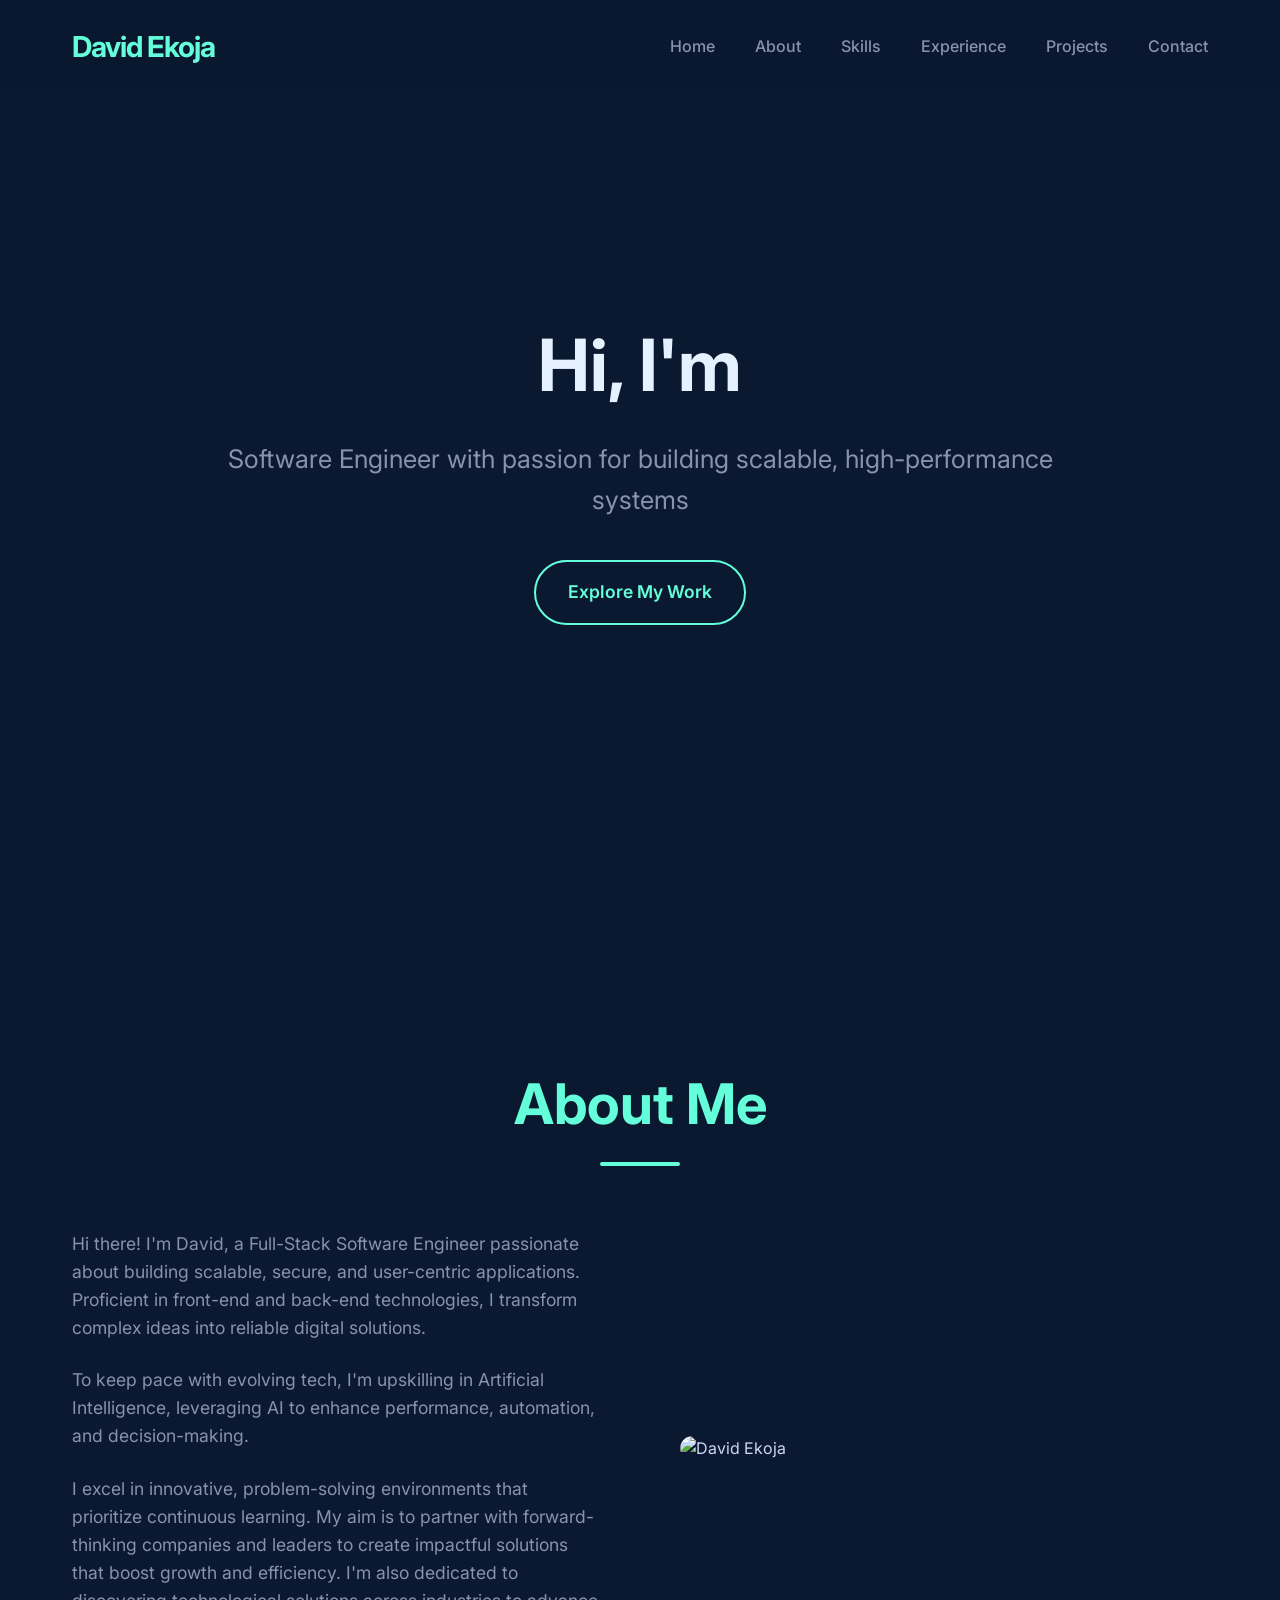
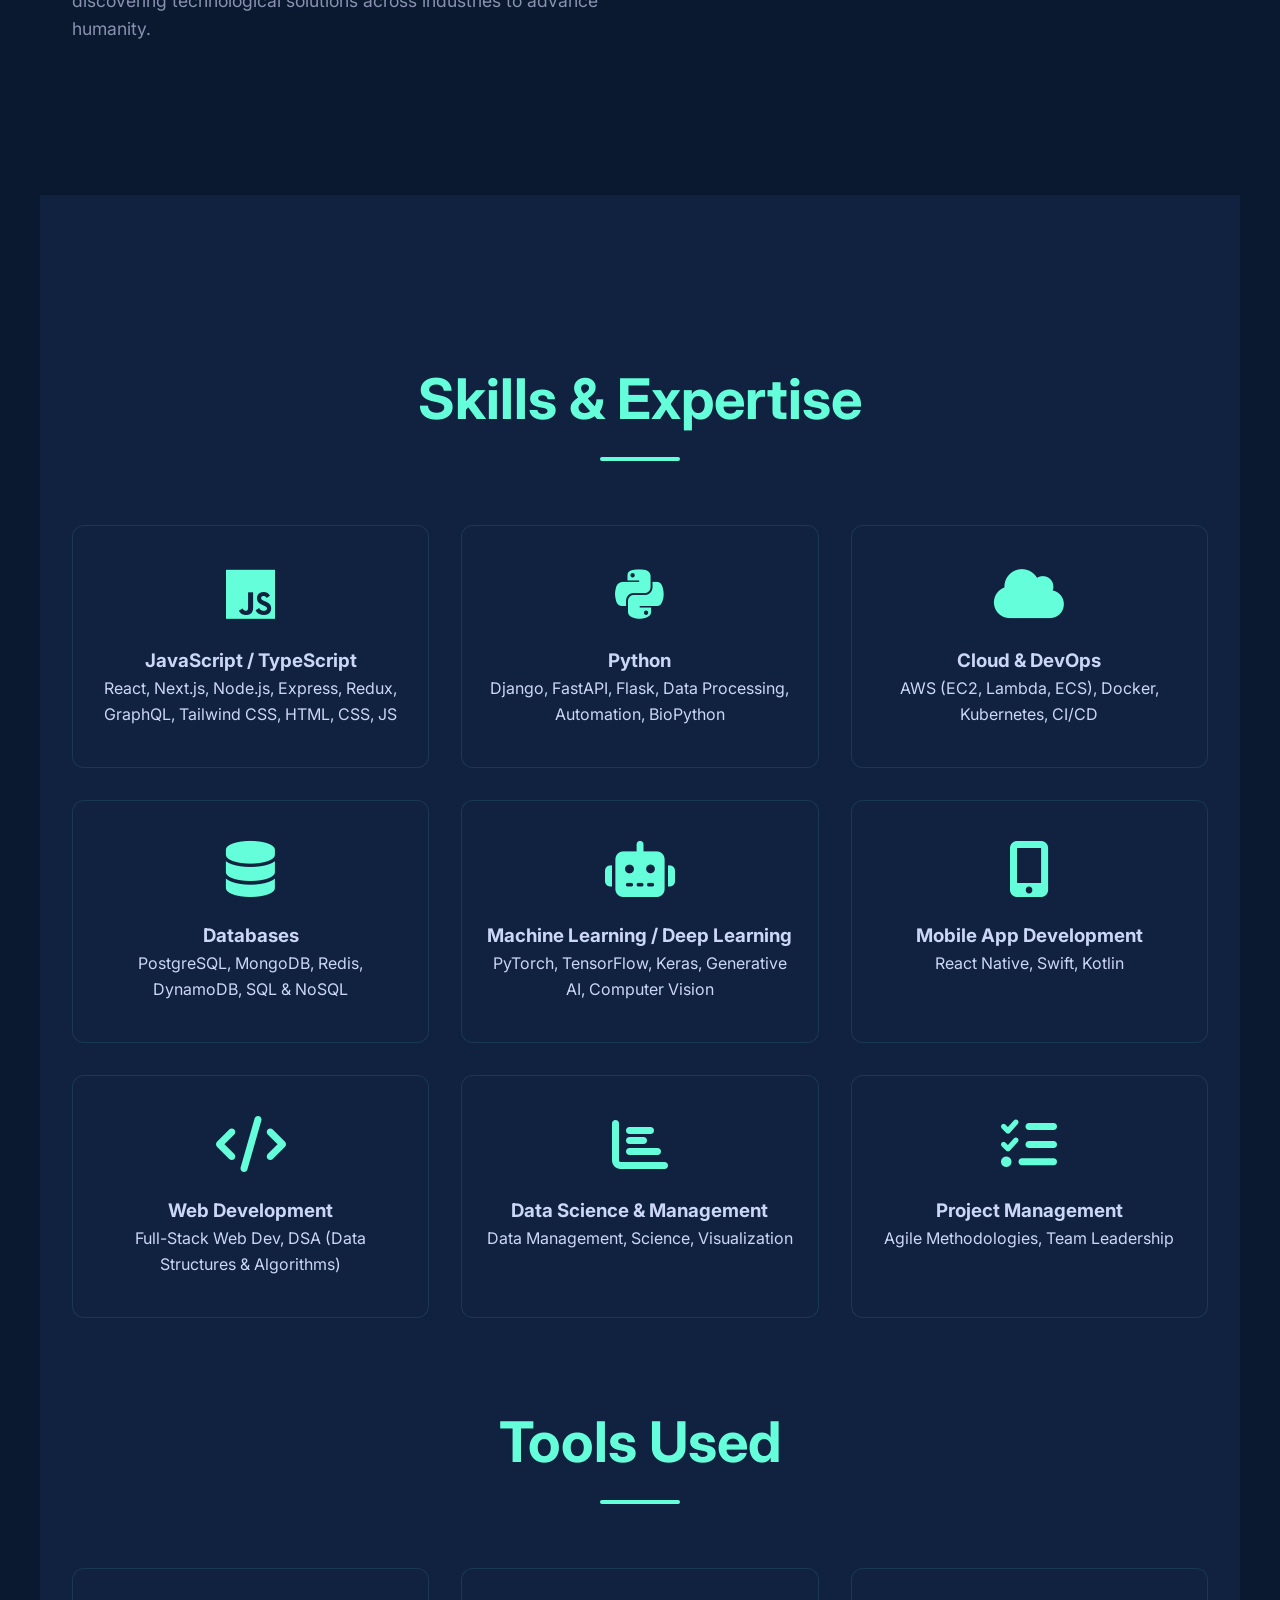
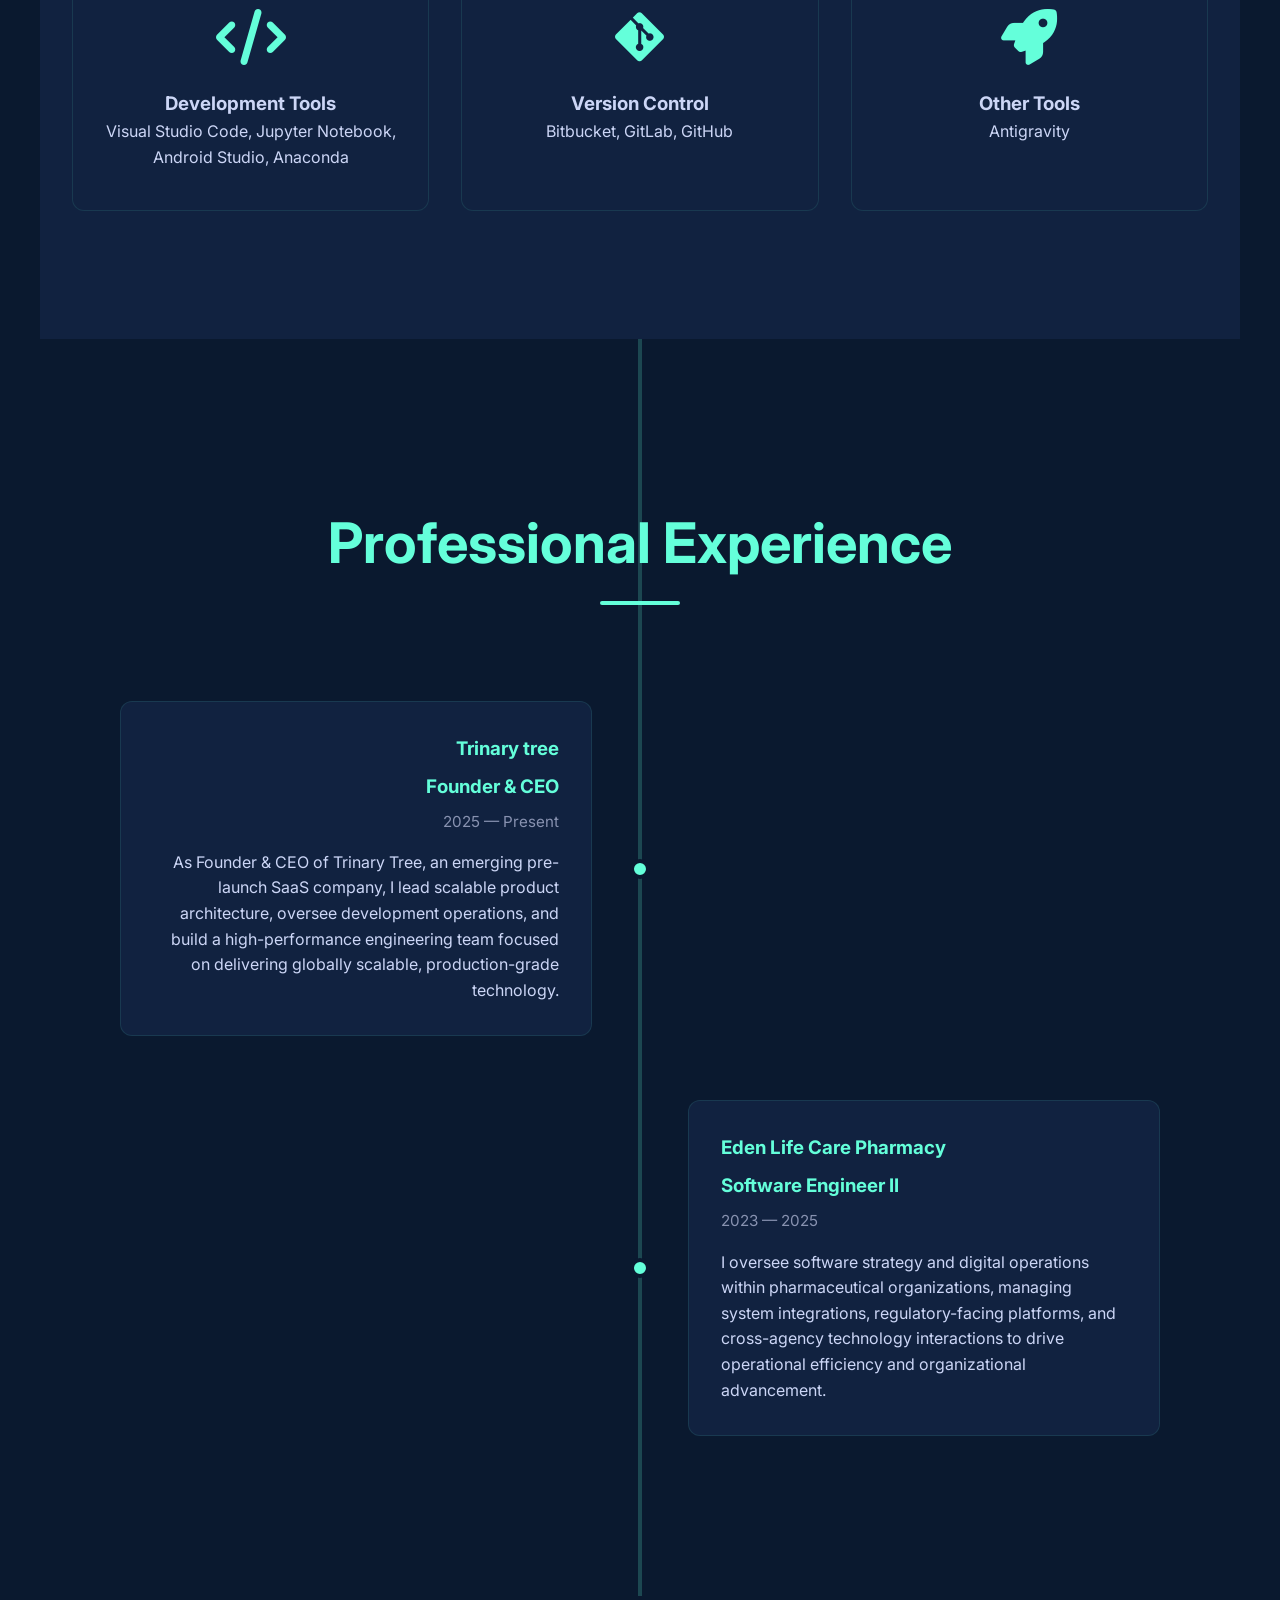
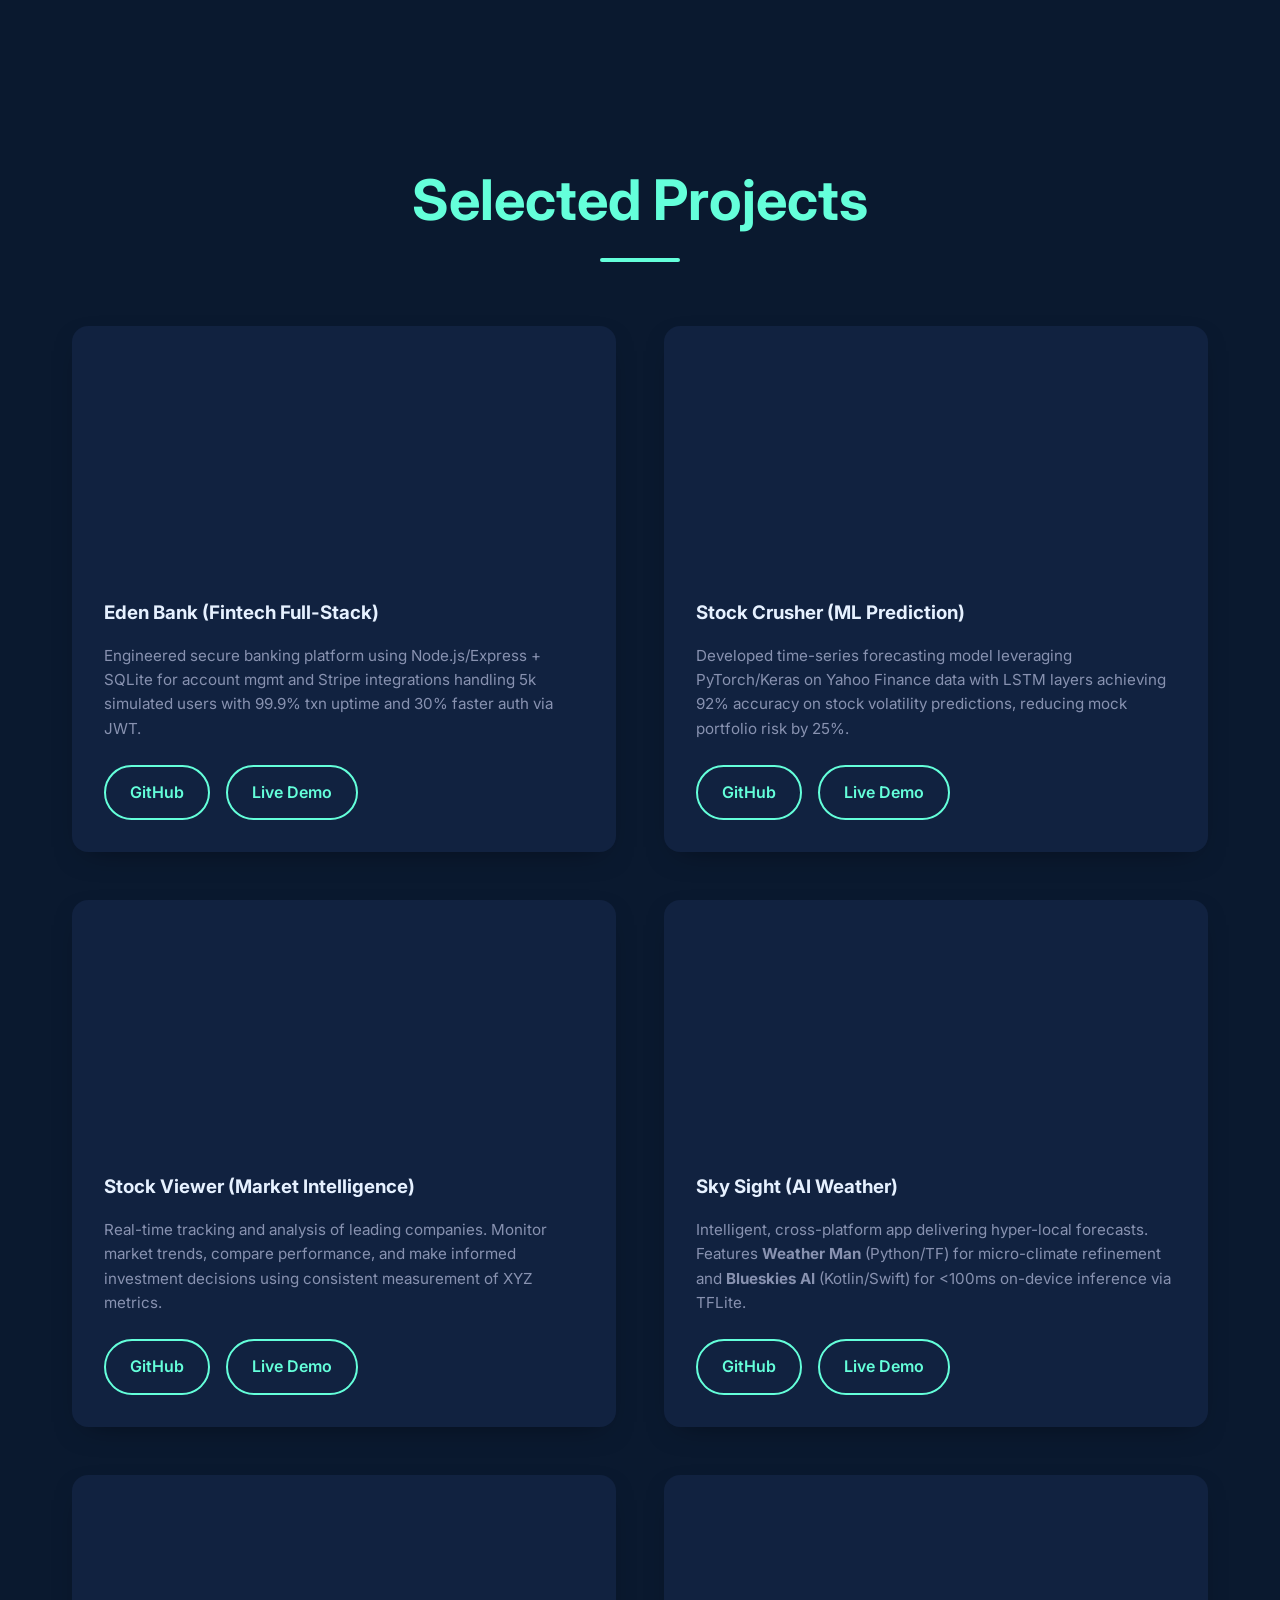
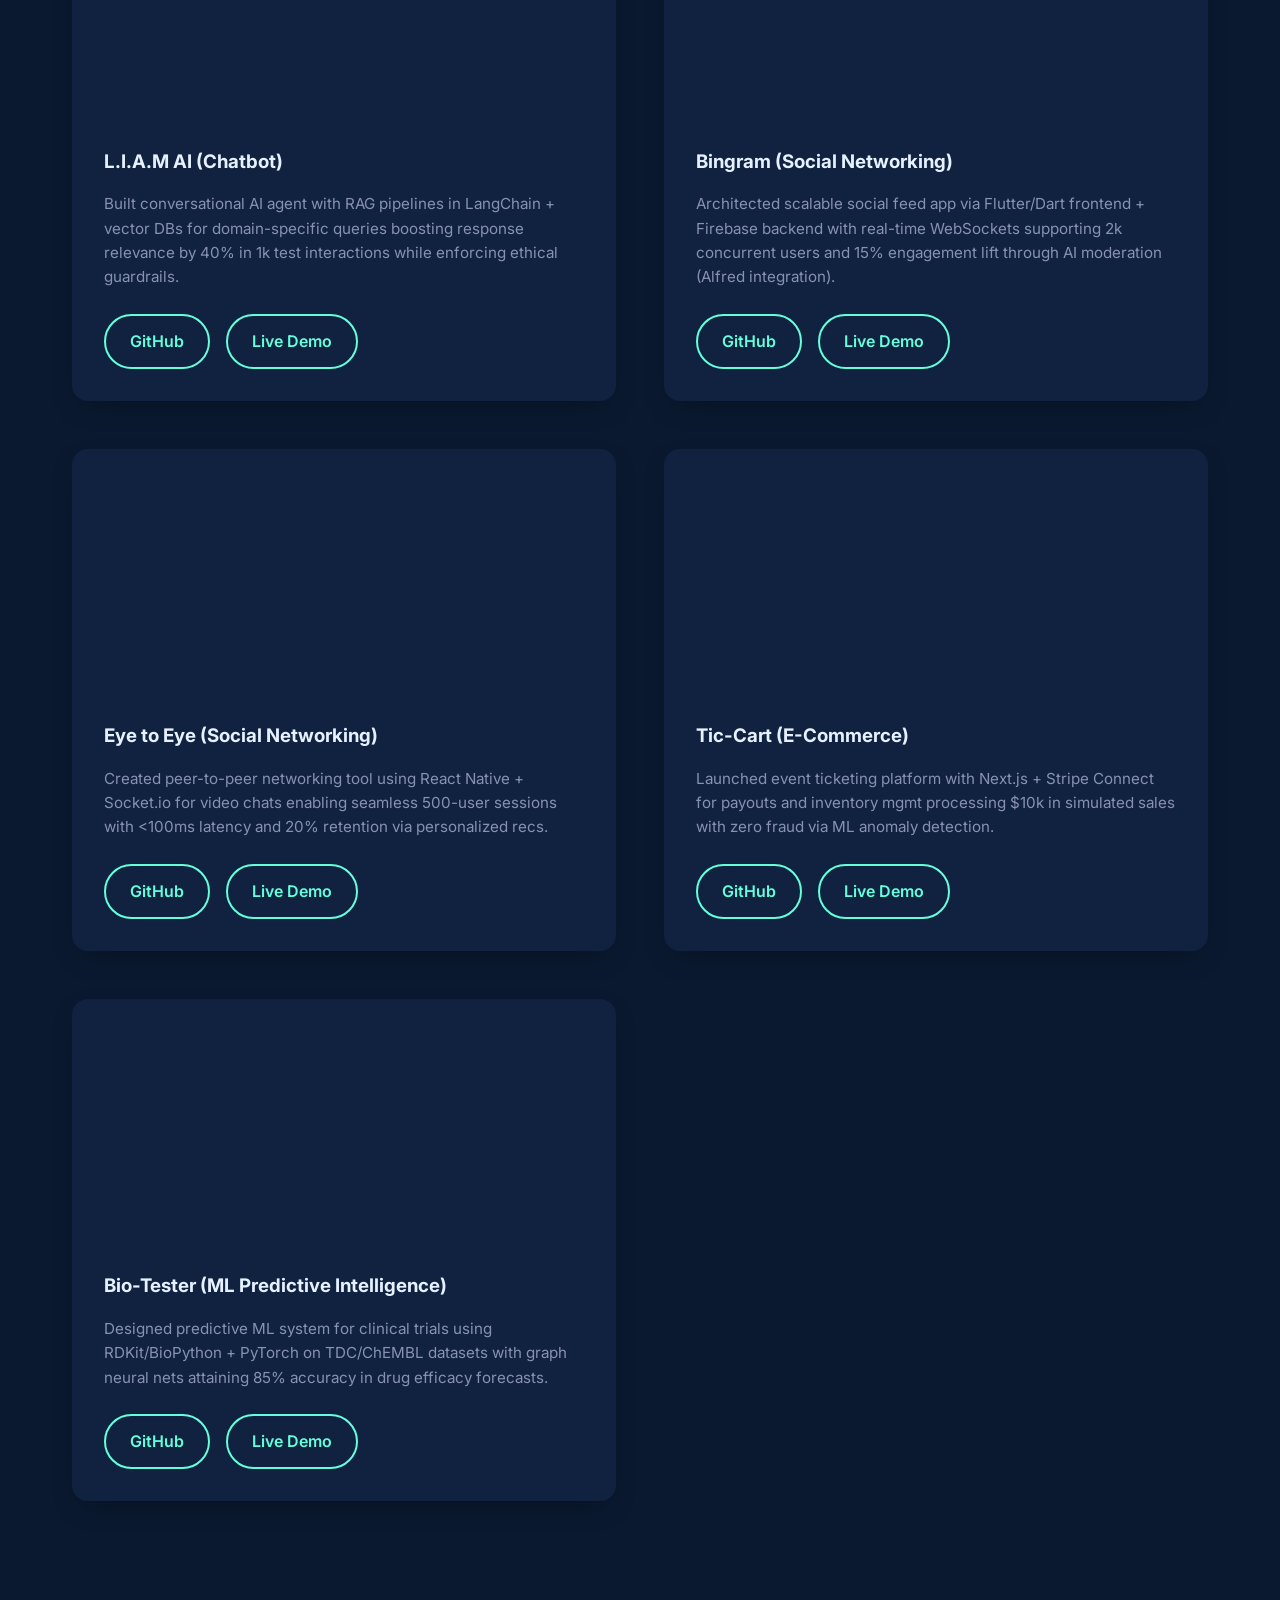
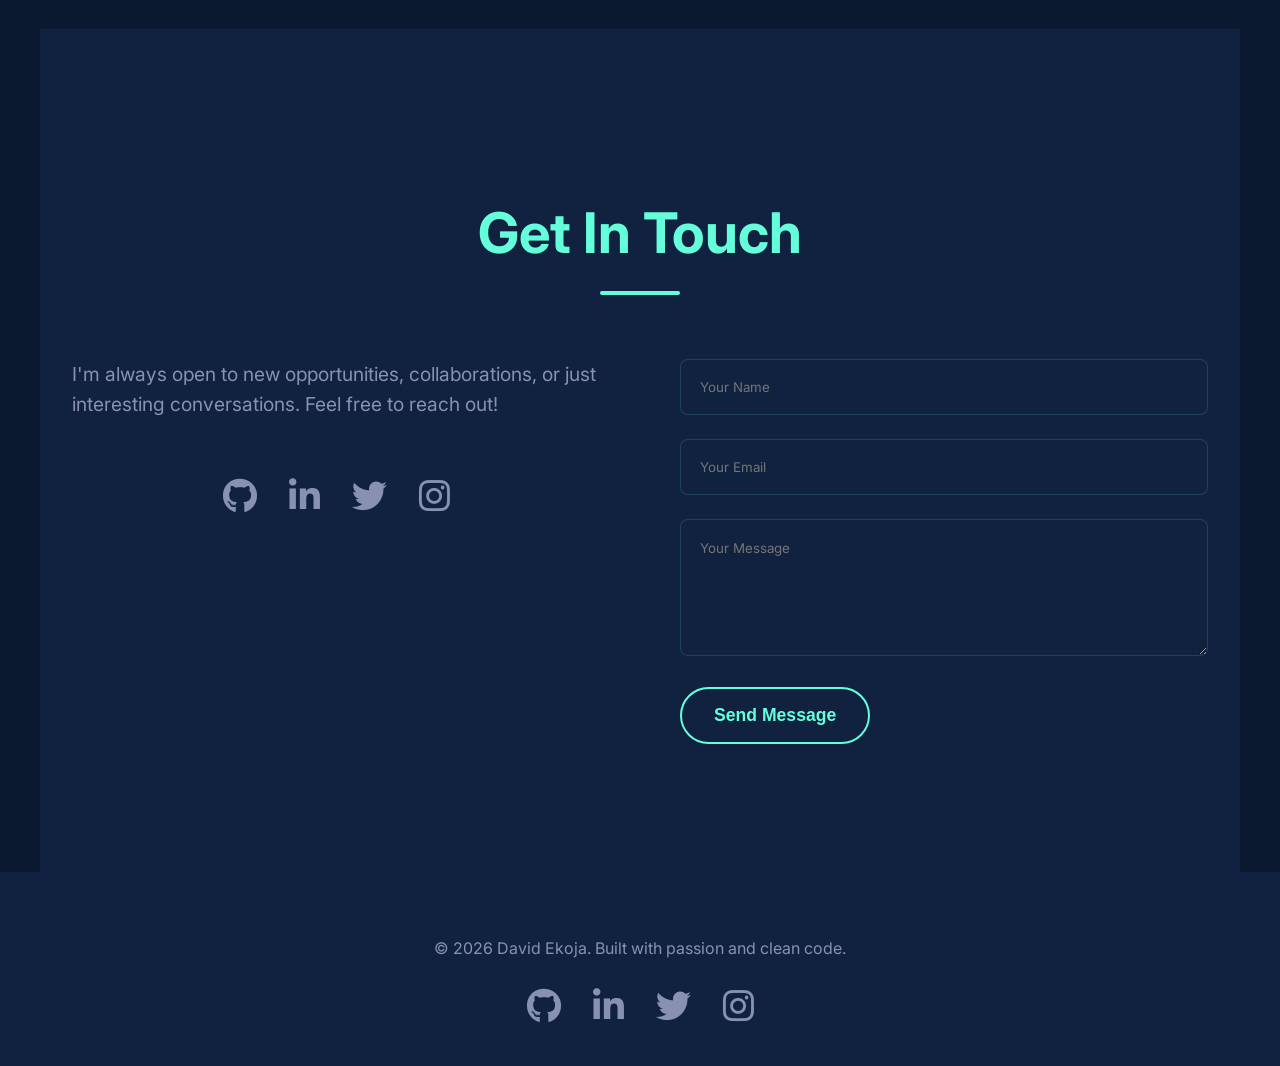
==== index.html @ 17b446c7 "Rename test.html to index.html" ====
<!DOCTYPE html>
<html lang="en">
<head>
    <meta charset="UTF-8">
    <meta name="viewport" content="width=device-width, initial-scale=1.0">
    <title>David Ekoja — Software Engineer</title>
    <link href="https://fonts.googleapis.com/css2?family=Inter:wght@300;400;500;600;700&display=swap" rel="stylesheet">
    <link rel="stylesheet" href="https://cdnjs.cloudflare.com/ajax/libs/font-awesome/6.5.0/css/all.min.css">
    <link href="https://unpkg.com/aos@2.3.4/dist/aos.css" rel="stylesheet">
    <style>
        :root {
            --primary: #64ffda;
            --primary-dark: #4fd1c5;
            --bg-primary: #0a192f;
            --bg-secondary: #112240;
            --text-primary: #ccd6f6;
            --text-secondary: #8892b0;
            --light: #e6f1ff;
        }

        * {
            margin: 0;
            padding: 0;
            box-sizing: border-box;
        }

        ::selection {
            background: var(--primary);
            color: #000;
        }

        html {
            scroll-behavior: smooth;
        }

        body {
            font-family: 'Inter', sans-serif;
            background: var(--bg-primary);
            color: var(--text-primary);
            line-height: 1.6;
            overflow-x: hidden;
        }

        header {
            position: fixed;
            top: 0;
            width: 100%;
            background: rgba(10, 25, 47, 0.85);
            backdrop-filter: blur(10px);
            z-index: 1000;
            transition: all 0.3s ease;
        }

        header.scrolled {
            background: rgba(10, 25, 47, 0.95);
            box-shadow: 0 10px 30px -10px rgba(100, 255, 218, 0.1);
        }

        nav {
            max-width: 1200px;
            margin: 0 auto;
            padding: 1.5rem 2rem;
            display: flex;
            justify-content: space-between;
            align-items: center;
        }

        .logo {
            font-size: 1.8rem;
            font-weight: 700;
            color: var(--primary);
            letter-spacing: -1px;
        }

        nav ul {
            display: flex;
            list-style: none;
            gap: 2.5rem;
        }

        nav ul li a {
            color: var(--text-secondary);
            text-decoration: none;
            font-weight: 500;
            transition: all 0.3s ease;
        }

        nav ul li a:hover {
            color: var(--primary);
            transform: translateY(-2px);
        }

        .hero {
            height: 100vh;
            min-height: 700px;
            position: relative;
            display: flex;
            align-items: center;
            justify-content: center;
            text-align: center;
            background: var(--bg-primary);
            overflow: hidden;
        }

        #particles-js {
            position: absolute;
            width: 100%;
            height: 100%;
            top: 0;
            left: 0;
            z-index: 0;
        }

        .hero-content {
            position: relative;
            z-index: 1;
            max-width: 900px;
            padding: 0 2rem;
        }

        .hero h1 {
            font-size: 4.5rem;
            font-weight: 700;
            margin-bottom: 1rem;
            color: var(--light);
        }

        .hero h1 span {
            color: var(--primary);
        }

        .hero p {
            font-size: 1.6rem;
            color: var(--text-secondary);
            margin-bottom: 2.5rem;
        }

        .btn {
            display: inline-block;
            background: transparent;
            color: var(--primary);
            border: 2px solid var(--primary);
            padding: 1rem 2rem;
            border-radius: 50px;
            text-decoration: none;
            font-weight: 600;
            font-size: 1.1rem;
            transition: all 0.4s ease;
            cursor: pointer;
        }

        .btn:hover {
            background: var(--primary);
            color: #000;
            transform: translateY(-4px);
            box-shadow: 0 20px 30px -10px rgba(100, 255, 218, 0.3);
        }

        section {
            padding: 10rem 2rem 8rem;
            max-width: 1200px;
            margin: 0 auto;
        }

        h2 {
            font-size: 3.5rem;
            text-align: center;
            margin-bottom: 5rem;
            color: var(--primary);
            position: relative;
        }

        h2::after {
            content: '';
            position: absolute;
            bottom: -1rem;
            left: 50%;
            transform: translateX(-50%);
            width: 80px;
            height: 4px;
            background: var(--primary);
            border-radius: 2px;
        }

        .about-grid {
            display: grid;
            grid-template-columns: 1fr 1fr;
            gap: 5rem;
            align-items: center;
        }

        .about-text p {
            font-size: 1.1rem;
            color: var(--text-secondary);
            margin-bottom: 1.5rem;
        }

        .skills-grid {
            display: grid;
            grid-template-columns: repeat(auto-fit, minmax(280px, 1fr));
            gap: 2rem;
        }

        .skill-card {
            background: var(--bg-secondary);
            padding: 2.5rem 1.5rem;
            border-radius: 12px;
            text-align: center;
            transition: all 0.5s cubic-bezier(0.165, 0.84, 0.44, 1);
            border: 1px solid rgba(100, 255, 218, 0.1);
        }

        .skill-card:hover {
            transform: translateY(-15px);
            border-color: var(--primary);
            box-shadow: 0 20px 40px -15px rgba(100, 255, 218, 0.2);
        }

        .skill-card i {
            font-size: 3.5rem;
            color: var(--primary);
            margin-bottom: 1.5rem;
        }

        .experience .timeline {
            position: relative;
            max-width: 1000px;
            margin: 0 auto;
        }

        .timeline::before {
            content: '';
            position: absolute;
            top: 0;
            bottom: 0;
            left: 50%;
            width: 4px;
            background: rgba(100, 255, 218, 0.2);
            transform: translateX(-50%);
        }

        .timeline-item {
            position: relative;
            width: 50%;
            padding: 2rem 3rem;
        }

        .timeline-item:nth-child(odd) {
            left: 0;
            text-align: right;
        }

        .timeline-item:nth-child(even) {
            left: 50%;
            text-align: left;
        }

        .timeline-content {
            position: relative;
            background: var(--bg-secondary);
            padding: 2rem;
            border-radius: 12px;
            border: 1px solid rgba(100, 255, 218, 0.1);
            transition: all 0.4s ease;
        }

        .timeline-content:hover {
            border-color: var(--primary);
            transform: translateY(-10px);
        }

        .timeline-content h3 {
            color: var(--primary);
            margin-bottom: 0.5rem;
        }

        .timeline-content span {
            font-size: 0.95rem;
            color: var(--text-secondary);
            display: block;
            margin-bottom: 1rem;
        }

        .timeline-dot {
            position: absolute;
            top: 50%;
            width: 20px;
            height: 20px;
            background: var(--primary);
            border: 4px solid var(--bg-primary);
            border-radius: 50%;
            transform: translateY(-50%);
            z-index: 1;
        }

        .timeline-item:nth-child(odd) .timeline-dot {
            right: -10px;
        }

        .timeline-item:nth-child(even) .timeline-dot {
            left: -10px;
        }

        .projects-grid {
            display: grid;
            grid-template-columns: repeat(auto-fit, minmax(360px, 1fr));
            gap: 3rem;
        }

        .project-card {
            position: relative;
            overflow: hidden;
            border-radius: 16px;
            background: var(--bg-secondary);
            box-shadow: 0 10px 30px -15px rgba(0,0,0,0.5);
            transition: all 0.5s cubic-bezier(0.165, 0.84, 0.44, 1);
            display: flex;
            flex-direction: column;
        }

        .project-card:hover {
            transform: translateY(-15px);
            box-shadow: 0 30px 60px -20px rgba(100, 255, 218, 0.25);
        }

        .project-img {
            height: 240px;
            background-size: cover;
            background-position: center;
            transition: transform 0.6s ease;
            flex-shrink: 0;
        }

        .project-card:hover .project-img {
            transform: scale(1.08);
        }

        .project-info {
            padding: 2rem;
            flex-grow: 1;
            display: flex;
            flex-direction: column;
        }

        .project-info h3 {
            color: var(--light);
            margin-bottom: 1rem;
        }
        
        .project-info p {
            margin-bottom: 1.5rem;
            color: var(--text-secondary);
            font-size: 0.95rem;
        }

        .project-links {
            display: flex;
            gap: 1rem;
            margin-top: auto;
        }

        .contact-grid {
            display: grid;
            grid-template-columns: 1fr 1fr;
            gap: 5rem;
            align-items: start;
        }

        .contact-form input,
        .contact-form textarea {
            width: 100%;
            padding: 1.2rem;
            margin-bottom: 1.5rem;
            background: var(--bg-secondary);
            border: 1px solid rgba(100, 255, 218, 0.15);
            border-radius: 8px;
            color: var(--text-primary);
            font-family: inherit;
            transition: all 0.3s ease;
        }

        .contact-form input:focus,
        .contact-form textarea:focus {
            outline: none;
            border-color: var(--primary);
            box-shadow: 0 0 0 3px rgba(100, 255, 218, 0.1);
        }

        .social-links {
            display: flex;
            gap: 2rem;
            justify-content: center;
            margin-top: 3rem;
        }

        .social-links a {
            color: var(--text-secondary);
            font-size: 2.2rem;
            transition: all 0.4s ease;
        }

        .social-links a:hover {
            color: var(--primary);
            transform: translateY(-5px) rotate(8deg);
        }

        footer {
            background: var(--bg-secondary);
            text-align: center;
            padding: 4rem 2rem 2rem;
            color: var(--text-secondary);
        }

        @media (max-width: 1024px) {
            .about-grid, .contact-grid {
                grid-template-columns: 1fr;
            }
            .timeline-item, .timeline-item:nth-child(even) {
                width: 100%;
                left: 0 !important;
                text-align: left !important;
            }
            .timeline::before {
                left: 30px;
            }
            .timeline-dot {
                left: 20px !important;
            }
            .timeline-item:nth-child(odd) .timeline-dot,
            .timeline-item:nth-child(even) .timeline-dot {
                left: 20px;
            }
        }

        @media (max-width: 768px) {
            .hero h1 {
                font-size: 3.2rem;
            }
            .hero p {
                font-size: 1.3rem;
            }
            nav ul {
                gap: 1.5rem;
            }
        }
    </style>
</head>
<body>
    <header>
        <nav>
            <div class="logo">David Ekoja</div>
            <ul>
                <li><a href="#home">Home</a></li>
                <li><a href="#about">About</a></li>
                <li><a href="#skills">Skills</a></li>
                <li><a href="#experience">Experience</a></li>
                <li><a href="#projects">Projects</a></li>
                <li><a href="#contact">Contact</a></li>
            </ul>
        </nav>
    </header>

    <section id="home" class="hero" data-aos="fade">
        <div id="particles-js"></div>
        <div class="hero-content">
            <h1>Hi, I'm <span id="typed"></span></h1>
            <p>Software Engineer with passion for building scalable, high-performance systems</p>
            <a href="#about" class="btn">Explore My Work</a>
        </div>
    </section>

    <section id="about" data-aos="fade-up">
        <h2>About Me</h2>
        <div class="about-grid">
            <div class="about-text">
                <p>Hi there! I'm David, a Full-Stack Software Engineer passionate about building scalable, secure, and user-centric applications. Proficient in front-end and back-end technologies, I transform complex ideas into reliable digital solutions.</p>
                <p>To keep pace with evolving tech, I'm upskilling in Artificial Intelligence, leveraging AI to enhance performance, automation, and decision-making.</p>
                <p>I excel in innovative, problem-solving environments that prioritize continuous learning. My aim is to partner with forward-thinking companies and leaders to create impactful solutions that boost growth and efficiency. I'm also dedicated to discovering technological solutions across industries to advance humanity.</p>
            </div>
            <div>
                <img src="https://source.unsplash.com/random/600x600/?portrait,professional,dark" alt="David Ekoja" style="width:100%; border-radius:16px; box-shadow: 0 20px 40px -15px rgba(100,255,218,0.2);">
            </div>
        </div>
    </section>

    <section id="skills" style="background: var(--bg-secondary);" data-aos="fade-up">
        <h2>Skills & Expertise</h2>
        <div class="skills-grid">
            <div class="skill-card" data-aos="zoom-in" data-aos-delay="100">
                <i class="fab fa-js"></i>
                <h3>JavaScript / TypeScript</h3>
                <p>React, Next.js, Node.js, Express, Redux, GraphQL, Tailwind CSS, HTML, CSS, JS</p>
            </div>
            <div class="skill-card" data-aos="zoom-in" data-aos-delay="200">
                <i class="fab fa-python"></i>
                <h3>Python</h3>
                <p>Django, FastAPI, Flask, Data Processing, Automation, BioPython</p>
            </div>
            <div class="skill-card" data-aos="zoom-in" data-aos-delay="300">
                <i class="fas fa-cloud"></i>
                <h3>Cloud & DevOps</h3>
                <p>AWS (EC2, Lambda, ECS), Docker, Kubernetes, CI/CD</p>
            </div>
            <div class="skill-card" data-aos="zoom-in" data-aos-delay="400">
                <i class="fas fa-database"></i>
                <h3>Databases</h3>
                <p>PostgreSQL, MongoDB, Redis, DynamoDB, SQL & NoSQL</p>
            </div>
            <div class="skill-card" data-aos="zoom-in" data-aos-delay="500">
                <i class="fas fa-robot"></i>
                <h3>Machine Learning / Deep Learning</h3>
                <p>PyTorch, TensorFlow, Keras, Generative AI, Computer Vision</p>
            </div>
            <div class="skill-card" data-aos="zoom-in" data-aos-delay="600">
                <i class="fas fa-mobile-alt"></i>
                <h3>Mobile App Development</h3>
                <p>React Native, Swift, Kotlin</p>
            </div>
            <div class="skill-card" data-aos="zoom-in" data-aos-delay="700">
                <i class="fas fa-code"></i>
                <h3>Web Development</h3>
                <p>Full-Stack Web Dev, DSA (Data Structures & Algorithms)</p>
            </div>
            <div class="skill-card" data-aos="zoom-in" data-aos-delay="800">
                <i class="fas fa-chart-bar"></i>
                <h3>Data Science & Management</h3>
                <p>Data Management, Science, Visualization</p>
            </div>
            <div class="skill-card" data-aos="zoom-in" data-aos-delay="900">
                <i class="fas fa-tasks"></i>
                <h3>Project Management</h3>
                <p>Agile Methodologies, Team Leadership</p>
            </div>
        </div>
        <h2 style="margin-top: 5rem;">Tools Used</h2>
        <div class="skills-grid">
            <div class="skill-card" data-aos="zoom-in" data-aos-delay="100">
                <i class="fas fa-code"></i>
                <h3>Development Tools</h3>
                <p>Visual Studio Code, Jupyter Notebook, Android Studio, Anaconda</p>
            </div>
            <div class="skill-card" data-aos="zoom-in" data-aos-delay="200">
                <i class="fab fa-git-alt"></i>
                <h3>Version Control</h3>
                <p>Bitbucket, GitLab, GitHub</p>
            </div>
            <div class="skill-card" data-aos="zoom-in" data-aos-delay="300">
                <i class="fas fa-rocket"></i>
                <h3>Other Tools</h3>
                <p>Antigravity</p>
            </div>
        </div>
    </section>

    <section id="experience" data-aos="fade-up">
        <h2>Professional Experience</h2>
        <div class="timeline">
            <div class="timeline-item" data-aos="fade-right">
                <div class="timeline-content">
                    <h3>Trinary tree</h3>
                    <h3>Founder & CEO</h3>
                    <span>2025 — Present</span>
                    <p>As Founder & CEO of Trinary Tree, an emerging pre-launch SaaS company, I lead scalable product architecture, oversee development operations, and build a high-performance engineering team focused on delivering globally scalable, production-grade technology.
</p>
                </div>
                <div class="timeline-dot"></div>
            </div>
            <div class="timeline-item" data-aos="fade-left">
                <div class="timeline-content">
                    <h3>Eden Life Care Pharmacy</h3>
                    <h3>Software Engineer II</h3>
                    <span>2023 — 2025</span>
                    <p>I oversee software strategy and digital operations within pharmaceutical organizations, managing system integrations, regulatory-facing platforms, and cross-agency technology interactions to drive operational efficiency and organizational advancement.
</p>
                </div>
                <div class="timeline-dot"></div>
            </div>
        </div>
    </section>

    <section id="projects" data-aos="fade-up">
        <h2>Selected Projects</h2>
        <div class="projects-grid">
            <div class="project-card" data-aos="fade-up" data-aos-delay="100">
                <div class="project-img" style="background-image: url('https://source.unsplash.com/random/600x400/?banking,dark');"></div>
                <div class="project-info">
                    <h3>Eden Bank (Fintech Full-Stack)</h3>
                    <p>Engineered secure banking platform using Node.js/Express + SQLite for account mgmt and Stripe integrations handling 5k simulated users with 99.9% txn uptime and 30% faster auth via JWT.</p>
                    <div class="project-links">
                        <a href="https://github.com/yourusername/eden-bank" class="btn" style="padding:0.8rem 1.5rem; font-size:1rem;">GitHub</a>
                        <a href="https://eden-bank-demo.com" class="btn" style="padding:0.8rem 1.5rem; font-size:1rem;">Live Demo</a>
                    </div>
                </div>
            </div>

            <div class="project-card" data-aos="fade-up" data-aos-delay="200">
                <div class="project-img" style="background-image: url('https://source.unsplash.com/random/600x400/?stock,market');"></div>
                <div class="project-info">
                    <h3>Stock Crusher (ML Prediction)</h3>
                    <p>Developed time-series forecasting model leveraging PyTorch/Keras on Yahoo Finance data with LSTM layers achieving 92% accuracy on stock volatility predictions, reducing mock portfolio risk by 25%.</p>
                    <div class="project-links">
                        <a href="https://github.com/yourusername/stock-crusher" class="btn" style="padding:0.8rem 1.5rem; font-size:1rem;">GitHub</a>
                        <a href="https://stock-crusher-demo.com" class="btn" style="padding:0.8rem 1.5rem; font-size:1rem;">Live Demo</a>
                    </div>
                </div>
            </div>
            
            <div class="project-card" data-aos="fade-up" data-aos-delay="300">
                
                <div class="project-img" style="background-image: url('https://source.unsplash.com/random/600x400/?analytics,finance,chart');"></div>
                <div class="project-info">
                    <h3>Stock Viewer (Market Intelligence)</h3>
                    <p>Real-time tracking and analysis of leading companies. Monitor market trends, compare performance, and make informed investment decisions using consistent measurement of XYZ metrics.</p>
                    <div class="project-links">
                        <a href="https://github.com/yourusername/stock-viewer" class="btn" style="padding:0.8rem 1.5rem; font-size:1rem;">GitHub</a>
                        <a href="https://stock-viewer-demo.com" class="btn" style="padding:0.8rem 1.5rem; font-size:1rem;">Live Demo</a>
                    </div>
                </div>
            </div>

            <div class="project-card" data-aos="fade-up" data-aos-delay="400">
                
                <div class="project-img" style="background-image: url('https://source.unsplash.com/random/600x400/?weather,app,sky');"></div>
                <div class="project-info">
                    <h3>Sky Sight (AI Weather)</h3>
                    <p>Intelligent, cross-platform app delivering hyper-local forecasts. Features <strong>Weather Man</strong> (Python/TF) for micro-climate refinement and <strong>Blueskies AI</strong> (Kotlin/Swift) for &lt;100ms on-device inference via TFLite.</p>
                    <div class="project-links">
                        <a href="https://github.com/yourusername/sky-sight" class="btn" style="padding:0.8rem 1.5rem; font-size:1rem;">GitHub</a>
                        <a href="https://sky-sight-demo.com" class="btn" style="padding:0.8rem 1.5rem; font-size:1rem;">Live Demo</a>
                    </div>
                </div>
            </div>

            <div class="project-card" data-aos="fade-up" data-aos-delay="500">
                <div class="project-img" style="background-image: url('https://source.unsplash.com/random/600x400/?ai,chatbot');"></div>
                <div class="project-info">
                    <h3>L.I.A.M AI (Chatbot)</h3>
                    <p>Built conversational AI agent with RAG pipelines in LangChain + vector DBs for domain-specific queries boosting response relevance by 40% in 1k test interactions while enforcing ethical guardrails.</p>
                    <div class="project-links">
                        <a href="https://github.com/yourusername/liam-ai" class="btn" style="padding:0.8rem 1.5rem; font-size:1rem;">GitHub</a>
                        <a href="https://liam-ai-demo.com" class="btn" style="padding:0.8rem 1.5rem; font-size:1rem;">Live Demo</a>
                    </div>
                </div>
            </div>

            <div class="project-card" data-aos="fade-up" data-aos-delay="600">
                <div class="project-img" style="background-image: url('https://source.unsplash.com/random/600x400/?social,network');"></div>
                <div class="project-info">
                    <h3>Bingram (Social Networking)</h3>
                    <p>Architected scalable social feed app via Flutter/Dart frontend + Firebase backend with real-time WebSockets supporting 2k concurrent users and 15% engagement lift through AI moderation (Alfred integration).</p>
                    <div class="project-links">
                        <a href="https://github.com/yourusername/bingram" class="btn" style="padding:0.8rem 1.5rem; font-size:1rem;">GitHub</a>
                        <a href="https://bingram-demo.com" class="btn" style="padding:0.8rem 1.5rem; font-size:1rem;">Live Demo</a>
                    </div>
                </div>
            </div>

            <div class="project-card" data-aos="fade-up" data-aos-delay="700">
                <div class="project-img" style="background-image: url('https://source.unsplash.com/random/600x400/?video,chat');"></div>
                <div class="project-info">
                    <h3>Eye to Eye (Social Networking)</h3>
                    <p>Created peer-to-peer networking tool using React Native + Socket.io for video chats enabling seamless 500-user sessions with &lt;100ms latency and 20% retention via personalized recs.</p>
                    <div class="project-links">
                        <a href="https://github.com/yourusername/eye-to-eye" class="btn" style="padding:0.8rem 1.5rem; font-size:1rem;">GitHub</a>
                        <a href="https://eye-to-eye-demo.com" class="btn" style="padding:0.8rem 1.5rem; font-size:1rem;">Live Demo</a>
                    </div>
                </div>
            </div>

            <div class="project-card" data-aos="fade-up" data-aos-delay="800">
                <div class="project-img" style="background-image: url('https://source.unsplash.com/random/600x400/?ecommerce,tickets');"></div>
                <div class="project-info">
                    <h3>Tic-Cart (E-Commerce)</h3>
                    <p>Launched event ticketing platform with Next.js + Stripe Connect for payouts and inventory mgmt processing $10k in simulated sales with zero fraud via ML anomaly detection.</p>
                    <div class="project-links">
                        <a href="https://github.com/yourusername/tic-cart" class="btn" style="padding:0.8rem 1.5rem; font-size:1rem;">GitHub</a>
                        <a href="https://tic-cart-demo.com" class="btn" style="padding:0.8rem 1.5rem; font-size:1rem;">Live Demo</a>
                    </div>
                </div>
            </div>

            <div class="project-card" data-aos="fade-up" data-aos-delay="900">
                <div class="project-img" style="background-image: url('https://source.unsplash.com/random/600x400/?biology,ml');"></div>
                <div class="project-info">
                    <h3>Bio-Tester (ML Predictive Intelligence)</h3>
                    <p>Designed predictive ML system for clinical trials using RDKit/BioPython + PyTorch on TDC/ChEMBL datasets with graph neural nets attaining 85% accuracy in drug efficacy forecasts.</p>
                    <div class="project-links">
                        <a href="https://github.com/Dave-eko-2001/Bio-Tester-.git" class="btn" style="padding:0.8rem 1.5rem; font-size:1rem;">GitHub</a>
                        <a href="https://bio-tester.vercel.app/" class="btn" style="padding:0.8rem 1.5rem; font-size:1rem;">Live Demo</a>
                    </div>
                </div>
            </div>
        </div>
    </section>

    <section id="contact" style="background: var(--bg-secondary);" data-aos="fade-up">
        <h2>Get In Touch</h2>
        <div class="contact-grid">
            <div>
                <p style="font-size:1.2rem; color:var(--text-secondary);">I'm always open to new opportunities, collaborations, or just interesting conversations. Feel free to reach out!</p>
                <div class="social-links">
                    <a href="https://github.com/yourusername"><i class="fab fa-github"></i></a>
                    <a href="https://linkedin.com/in/yourusername"><i class="fab fa-linkedin-in"></i></a>
                    <a href="https://twitter.com/yourusername"><i class="fab fa-twitter"></i></a>
                    <a href="https://instagram.com/yourusername"><i class="fab fa-instagram"></i></a>
                </div>
            </div>
            <form class="contact-form">
                <input type="text" placeholder="Your Name" required>
                <input type="email" placeholder="Your Email" required>
                <textarea rows="6" placeholder="Your Message" required></textarea>
                <button type="submit" class="btn">Send Message</button>
            </form>
        </div>
    </section>

    <footer>
        <p>© 2026 David Ekoja. Built with passion and clean code.</p>
        <div class="social-links" style="margin-top:1rem;">
            <a href="https://github.com/yourusername"><i class="fab fa-github"></i></a>
            <a href="https://linkedin.com/in/yourusername"><i class="fab fa-linkedin-in"></i></a>
            <a href="https://twitter.com/yourusername"><i class="fab fa-twitter"></i></a>
            <a href="https://instagram.com/yourusername"><i class="fab fa-instagram"></i></a>
        </div>
    </footer>

    <script src="https://cdn.jsdelivr.net/npm/typed.js@2.0.12"></script>
    <script src="https://cdn.jsdelivr.net/particles.js/2.0.0/particles.min.js"></script>
    <script src="https://unpkg.com/aos@2.3.4/dist/aos.js"></script>
    <script>
        // AOS Initialization
        AOS.init({
            duration: 1200,
            once: true,
            easing: 'ease-out'
        });

        // Header scroll effect
        window.addEventListener('scroll', () => {
            document.querySelector('header').classList.toggle('scrolled', window.scrollY > 100);
        });

        // Typed.js
        new Typed('#typed', {
            strings: ['David Ekoja', ' Software Engineer', 'Full-Stack Architect', 'ML Engineer' , 'The Goal is Build , Scale , and Thrive'],
            typeSpeed: 60,
            backSpeed: 40,
            loop: true,
            smartBackspace: true
        });

        // Particles.js (fluid blue network animation)
        particlesJS('particles-js', {
            particles: {
                number: { value: 80, density: { enable: true, value_area: 800 } },
                color: { value: '#64ffda' },
                shape: { type: 'circle' },
                opacity: { value: 0.5, random: true },
                size: { value: 3, random: true },
                line_linked: {
                    enable: true,
                    distance: 150,
                    color: '#64ffda',
                    opacity: 0.3,
                    width: 1
                },
                move: {
                    enable: true,
                    speed: 2,
                    direction: 'none',
                    random: true,
                    straight: false,
                    out_mode: 'out',
                    bounce: false
                }
            },
            interactivity: {
                detect_on: 'canvas',
                events: {
                    onhover: { enable: true, mode: 'grab' },
                    onclick: { enable: true, mode: 'push' },
                    resize: true
                },
                modes: {
                    grab: { distance: 200, line_linked: { opacity: 0.7 } },
                    push: { particles_nb: 4 }
                }
            },
            retina_detect: true
        });

        // Smooth scroll
        document.querySelectorAll('a[href^="#"]').forEach(anchor => {
            anchor.addEventListener('click', function(e) {
                e.preventDefault();
                document.querySelector(this.getAttribute('href')).scrollIntoView({
                    behavior: 'smooth'
                });
            });
        });
    </script>
</body>
</html>
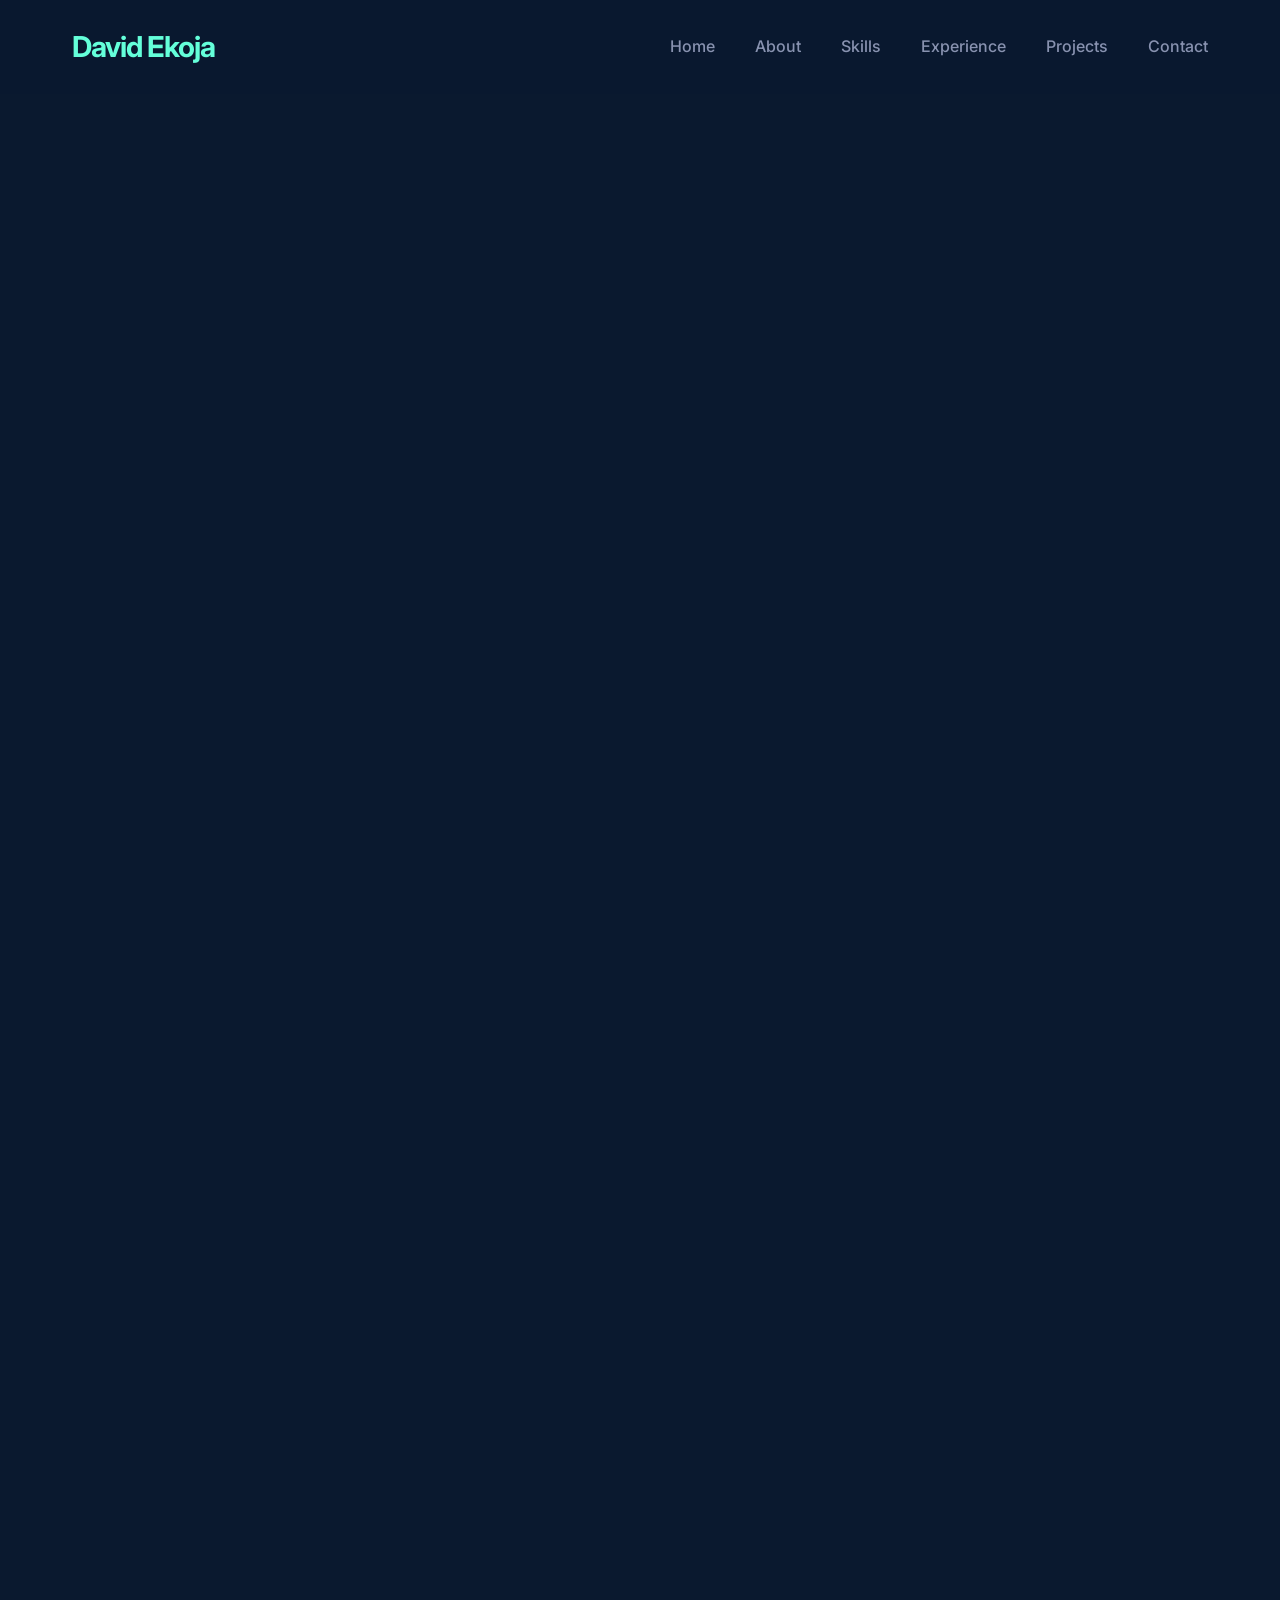
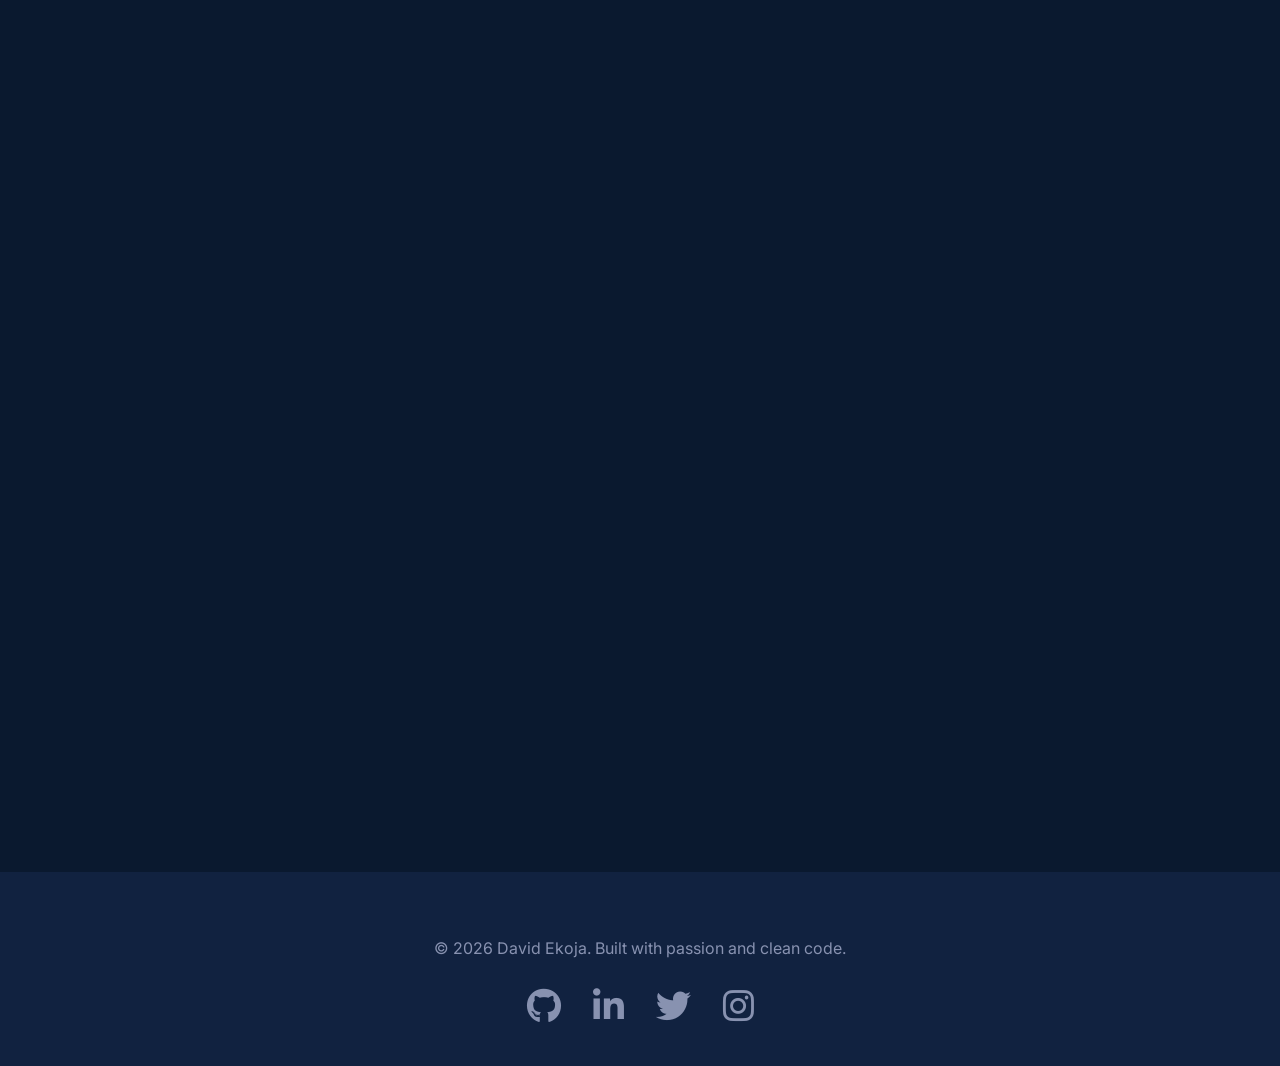
==== commit e04aefb4: "Update social media links for cummincation reasons." ====
--- a/index.html
+++ b/index.html
@@ -699,10 +699,10 @@
             <div>
                 <p style="font-size:1.2rem; color:var(--text-secondary);">I'm always open to new opportunities, collaborations, or just interesting conversations. Feel free to reach out!</p>
                 <div class="social-links">
-                    <a href="https://github.com/yourusername"><i class="fab fa-github"></i></a>
-                    <a href="https://linkedin.com/in/yourusername"><i class="fab fa-linkedin-in"></i></a>
-                    <a href="https://twitter.com/yourusername"><i class="fab fa-twitter"></i></a>
-                    <a href="https://instagram.com/yourusername"><i class="fab fa-instagram"></i></a>
+            <a href="https://github.com/Dave-eko-2001"><i class="fab fa-github"></i></a>
+            <a href="https://linkedin.com/in/david-ekoja-88aa18361"><i class="fab fa-linkedin-in"></i></a>
+            <a href="https://twitter.com/EkojaOfficial"><i class="fab fa-twitter"></i></a>
+            <a href="https://instagram.com/phildaveeko"><i class="fab fa-instagram"></i></a>
                 </div>
             </div>
             <form class="contact-form">
@@ -717,10 +717,10 @@
     <footer>
         <p>© 2026 David Ekoja. Built with passion and clean code.</p>
         <div class="social-links" style="margin-top:1rem;">
-            <a href="https://github.com/yourusername"><i class="fab fa-github"></i></a>
-            <a href="https://linkedin.com/in/yourusername"><i class="fab fa-linkedin-in"></i></a>
-            <a href="https://twitter.com/yourusername"><i class="fab fa-twitter"></i></a>
-            <a href="https://instagram.com/yourusername"><i class="fab fa-instagram"></i></a>
+            <a href="https://github.com/Dave-eko-2001"><i class="fab fa-github"></i></a>
+            <a href="https://linkedin.com/in/david-ekoja-88aa18361"><i class="fab fa-linkedin-in"></i></a>
+            <a href="https://twitter.com/EkojaOfficial"><i class="fab fa-twitter"></i></a>
+            <a href="https://instagram.com/phildaveeko"><i class="fab fa-instagram"></i></a>
         </div>
     </footer>
 
@@ -742,7 +742,7 @@
 
         // Typed.js
         new Typed('#typed', {
-            strings: ['David Ekoja', ' Software Engineer', 'Full-Stack Architect', 'ML Engineer' , 'The Goal is Build , Scale , and Thrive'],
+            strings: ['David Ekoja', ' Software Engineer', 'Full-Stack Architect', 'an ML Engineer' , '],
             typeSpeed: 60,
             backSpeed: 40,
             loop: true,
